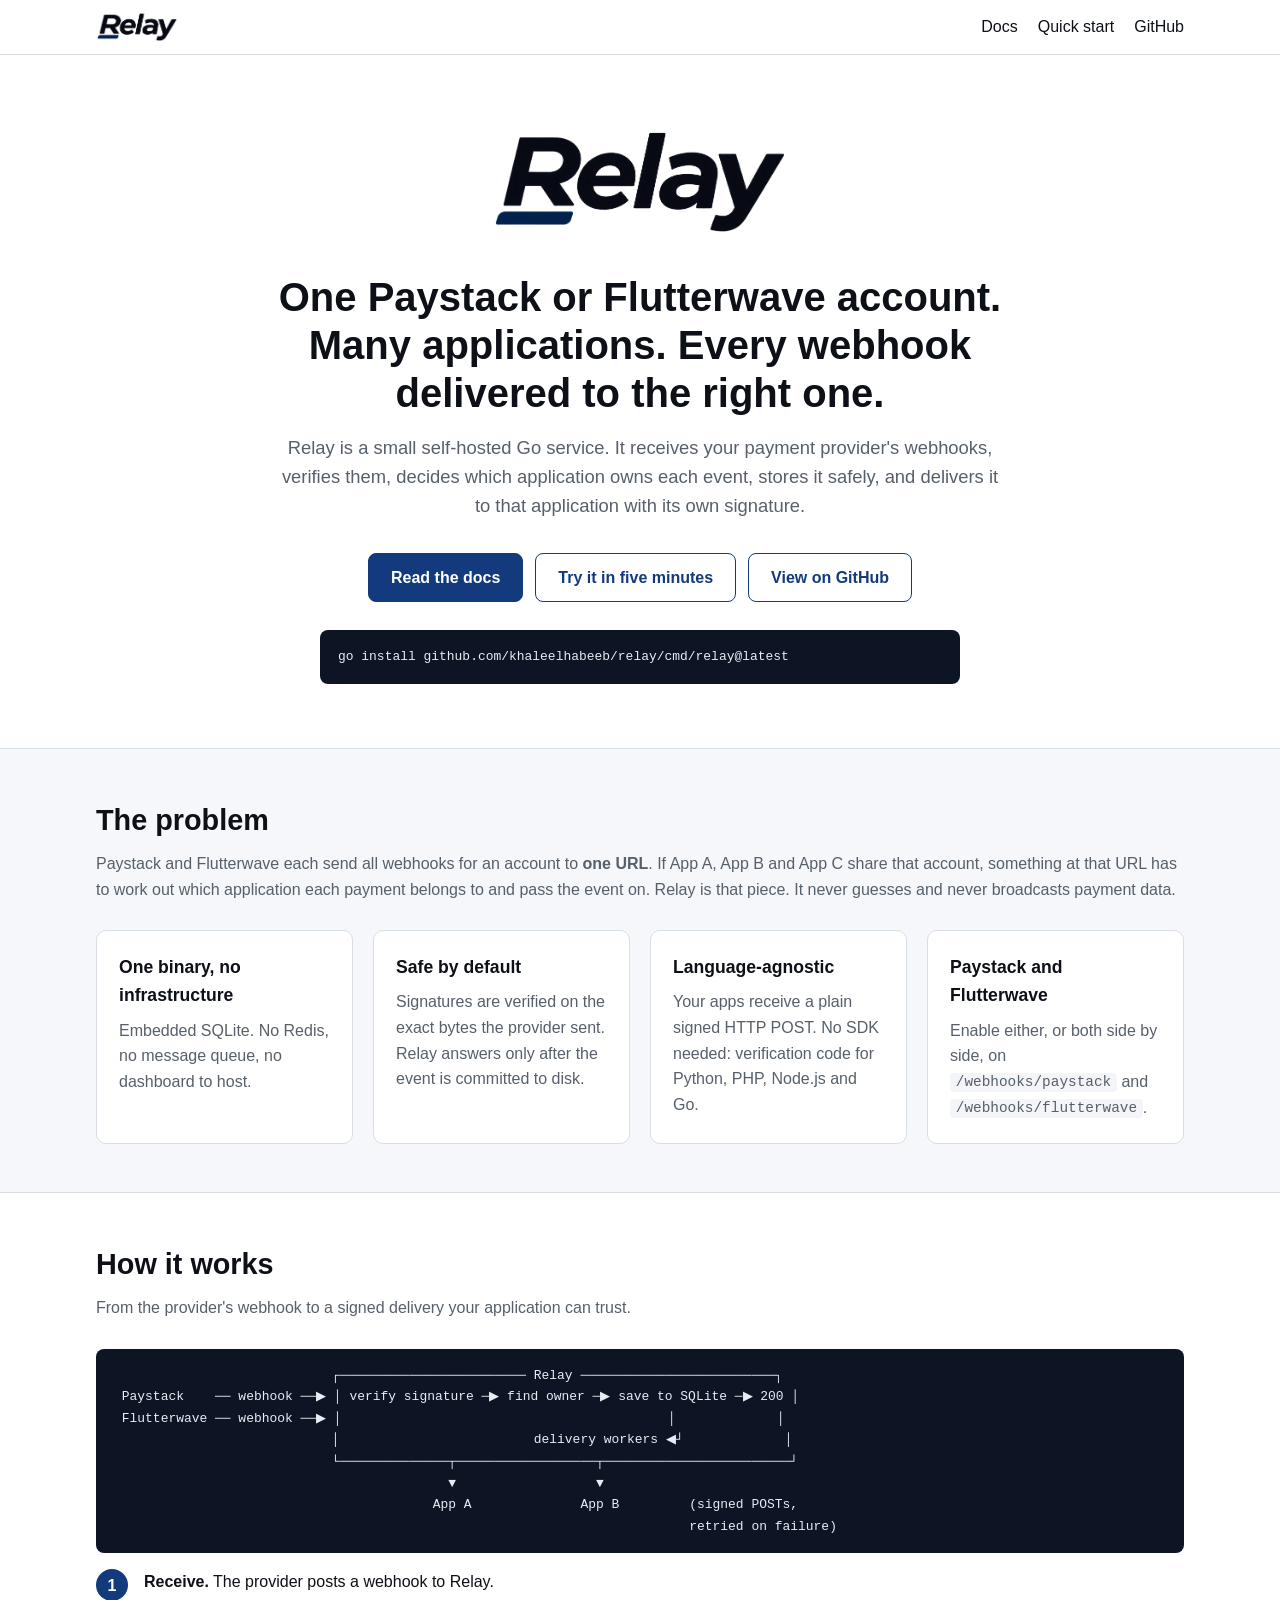
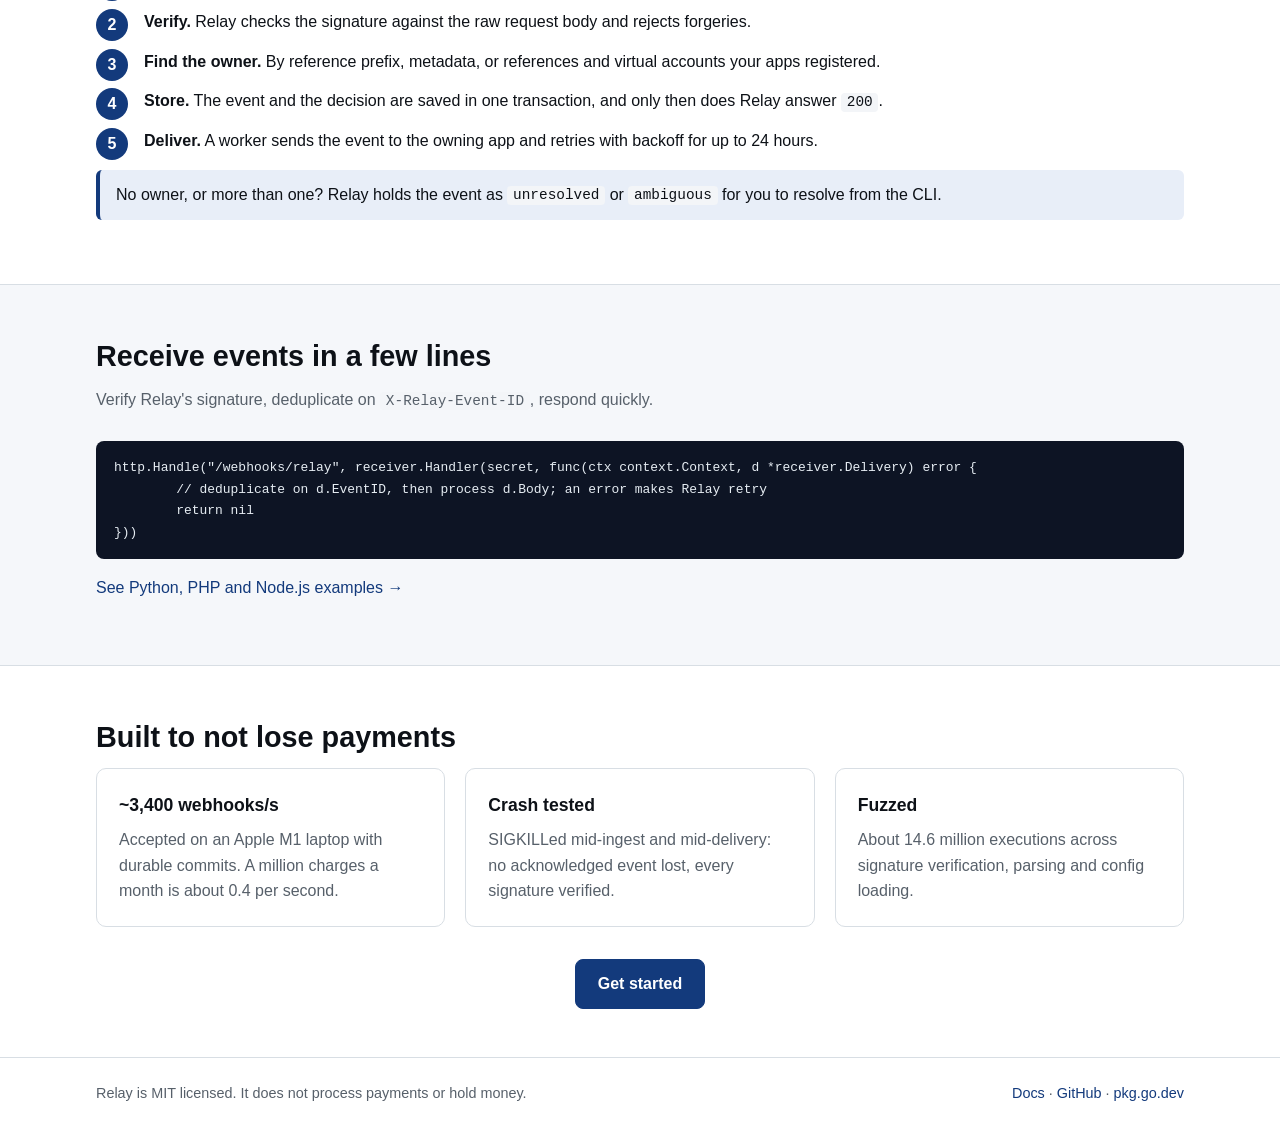
==== docs/index.html @ 95b1c2e9 "documentation site" ====
<!doctype html>
<html lang="en">
<head>
  <meta charset="utf-8">
  <meta name="viewport" content="width=device-width, initial-scale=1">
  <title>Relay — route Paystack and Flutterwave webhooks to many apps</title>
  <meta name="description" content="Relay is a small self-hosted Go service that receives Paystack and Flutterwave webhooks, works out which application owns each event, and delivers it there with its own signature.">
  <meta property="og:title" content="Relay">
  <meta property="og:description" content="One Paystack or Flutterwave account. Many applications. Every webhook delivered to the right one.">
  <meta property="og:image" content="assets/social-preview.png">
  <link rel="icon" href="assets/relay-logo.png">
  <link rel="stylesheet" href="style.css">
</head>
<body>

<header class="site-header">
  <div class="inner">
    <a class="logo" href="index.html" aria-label="Relay home">
      <picture>
        <source media="(prefers-color-scheme: dark)" srcset="assets/relay-logo-dark.png">
        <img src="assets/relay-logo.png" alt="Relay">
      </picture>
    </a>
    <nav>
      <a href="docs.html">Docs</a>
      <a href="docs.html#try-it-in-five-minutes">Quick start</a>
      <a href="https://github.com/khaleelhabeeb/relay">GitHub</a>
    </nav>
  </div>
</header>

<main>
  <section class="hero">
    <picture>
      <source media="(prefers-color-scheme: dark)" srcset="assets/relay-logo-dark.png">
      <img class="hero-logo" src="assets/relay-logo.png" alt="Relay">
    </picture>
    <h1>One Paystack or Flutterwave account. Many applications. Every webhook delivered to the right one.</h1>
    <p>Relay is a small self-hosted Go service. It receives your payment provider's webhooks, verifies them,
      decides which application owns each event, stores it safely, and delivers it to that application with
      its own signature.</p>
    <div class="buttons">
      <a class="btn btn-primary" href="docs.html">Read the docs</a>
      <a class="btn btn-secondary" href="docs.html#try-it-in-five-minutes">Try it in five minutes</a>
      <a class="btn btn-secondary" href="https://github.com/khaleelhabeeb/relay">View on GitHub</a>
    </div>
    <div class="install-line">
      <pre><code>go install github.com/khaleelhabeeb/relay/cmd/relay@latest</code></pre>
    </div>
  </section>

  <section class="band">
    <div class="section">
      <h2>The problem</h2>
      <p class="lead">Paystack and Flutterwave each send all webhooks for an account to <strong>one URL</strong>.
        If App A, App B and App C share that account, something at that URL has to work out which application
        each payment belongs to and pass the event on. Relay is that piece. It never guesses and never
        broadcasts payment data.</p>
      <div class="grid">
        <div class="card">
          <h3>One binary, no infrastructure</h3>
          <p>Embedded SQLite. No Redis, no message queue, no dashboard to host.</p>
        </div>
        <div class="card">
          <h3>Safe by default</h3>
          <p>Signatures are verified on the exact bytes the provider sent. Relay answers only after the event
            is committed to disk.</p>
        </div>
        <div class="card">
          <h3>Language-agnostic</h3>
          <p>Your apps receive a plain signed HTTP POST. No SDK needed: verification code for Python, PHP,
            Node.js and Go.</p>
        </div>
        <div class="card">
          <h3>Paystack and Flutterwave</h3>
          <p>Enable either, or both side by side, on <code>/webhooks/paystack</code> and
            <code>/webhooks/flutterwave</code>.</p>
        </div>
      </div>
    </div>
  </section>

  <section class="section">
    <h2>How it works</h2>
    <p class="lead">From the provider's webhook to a signed delivery your application can trust.</p>
<pre><code>                            ┌──────────────────────── Relay ─────────────────────────┐
 Paystack    ── webhook ──▶ │ verify signature ─▶ find owner ─▶ save to SQLite ─▶ 200 │
 Flutterwave ── webhook ──▶ │                                          │             │
                            │                         delivery workers ◀┘             │
                            └──────────────┬──────────────────┬────────────────────────┘
                                           ▼                  ▼
                                         App A              App B         (signed POSTs,
                                                                          retried on failure)</code></pre>
    <ol class="steps">
      <li><strong>Receive.</strong> The provider posts a webhook to Relay.</li>
      <li><strong>Verify.</strong> Relay checks the signature against the raw request body and rejects forgeries.</li>
      <li><strong>Find the owner.</strong> By reference prefix, metadata, or references and virtual accounts your apps registered.</li>
      <li><strong>Store.</strong> The event and the decision are saved in one transaction, and only then does Relay answer <code>200</code>.</li>
      <li><strong>Deliver.</strong> A worker sends the event to the owning app and retries with backoff for up to 24 hours.</li>
    </ol>
    <div class="note">No owner, or more than one? Relay holds the event as <code>unresolved</code> or
      <code>ambiguous</code> for you to resolve from the CLI.</div>
  </section>

  <section class="band">
    <div class="section">
      <h2>Receive events in a few lines</h2>
      <p class="lead">Verify Relay's signature, deduplicate on <code>X-Relay-Event-ID</code>, respond quickly.</p>
<pre><code>http.Handle("/webhooks/relay", receiver.Handler(secret, func(ctx context.Context, d *receiver.Delivery) error {
	// deduplicate on d.EventID, then process d.Body; an error makes Relay retry
	return nil
}))</code></pre>
      <p><a href="docs.html#verifying-the-signature">See Python, PHP and Node.js examples →</a></p>
    </div>
  </section>

  <section class="section">
    <h2>Built to not lose payments</h2>
    <div class="grid">
      <div class="card">
        <h3>~3,400 webhooks/s</h3>
        <p>Accepted on an Apple M1 laptop with durable commits. A million charges a month is about 0.4 per second.</p>
      </div>
      <div class="card">
        <h3>Crash tested</h3>
        <p>SIGKILLed mid-ingest and mid-delivery: no acknowledged event lost, every signature verified.</p>
      </div>
      <div class="card">
        <h3>Fuzzed</h3>
        <p>About 14.6 million executions across signature verification, parsing and config loading.</p>
      </div>
    </div>
    <div class="buttons">
      <a class="btn btn-primary" href="docs.html">Get started</a>
    </div>
  </section>
</main>

<footer>
  <div class="inner">
    <span>Relay is MIT licensed. It does not process payments or hold money.</span>
    <span><a href="docs.html">Docs</a> · <a href="https://github.com/khaleelhabeeb/relay">GitHub</a> · <a href="https://pkg.go.dev/github.com/khaleelhabeeb/relay">pkg.go.dev</a></span>
  </div>
</footer>

</body>
</html>
---- docs/style.css ----
:root {
  --bg: #ffffff;
  --bg-soft: #f5f7fa;
  --text: #0d1117;
  --muted: #57606a;
  --border: #d8dee4;
  --accent: #133a7c;
  --accent-soft: #e8eef8;
  --code-bg: #f3f5f8;
  --pre-bg: #0d1424;
  --pre-text: #e6edf3;
  --max: 1120px;
  font-family: -apple-system, BlinkMacSystemFont, "Segoe UI", Inter, Roboto, Helvetica, Arial, sans-serif;
}

@media (prefers-color-scheme: dark) {
  :root {
    --bg: #0d1117;
    --bg-soft: #151b24;
    --text: #e6edf3;
    --muted: #9aa5b1;
    --border: #2a323d;
    --accent: #7aa7ff;
    --accent-soft: #17233a;
    --code-bg: #1b222d;
    --pre-bg: #0a0f18;
    --pre-text: #e6edf3;
  }
}

* { box-sizing: border-box; }
html { scroll-behavior: smooth; scroll-padding-top: 80px; }
body { margin: 0; background: var(--bg); color: var(--text); line-height: 1.6; font-size: 16px; }
a { color: var(--accent); text-decoration: none; }
a:hover { text-decoration: underline; }
img { max-width: 100%; height: auto; }

code, pre { font-family: ui-monospace, SFMono-Regular, Menlo, Consolas, monospace; font-size: 0.9em; }
:not(pre) > code { background: var(--code-bg); padding: 0.1em 0.4em; border-radius: 4px; overflow-wrap: anywhere; }
pre {
  background: var(--pre-bg); color: var(--pre-text); padding: 16px 18px; border-radius: 8px;
  overflow-x: auto; line-height: 1.5; margin: 16px 0;
}
pre code { background: none; padding: 0; }

table { border-collapse: collapse; width: 100%; margin: 16px 0; font-size: 0.95em; display: block; overflow-x: auto; }
th, td { border: 1px solid var(--border); padding: 8px 12px; text-align: left; vertical-align: top; }
th { background: var(--bg-soft); }

details { border: 1px solid var(--border); border-radius: 8px; padding: 10px 14px; margin: 12px 0; }
details summary { cursor: pointer; font-weight: 600; }
details[open] summary { margin-bottom: 8px; }

/* Header */
.site-header {
  position: sticky; top: 0; z-index: 10; background: var(--bg);
  border-bottom: 1px solid var(--border);
}
.site-header .inner {
  max-width: var(--max); margin: 0 auto; padding: 12px 16px;
  display: flex; align-items: center; justify-content: space-between; gap: 16px;
}
.site-header nav { display: flex; gap: 20px; flex-wrap: wrap; }
.site-header nav a { color: var(--text); font-weight: 500; }
.logo { display: block; height: 30px; }
.logo img { height: 30px; width: auto; }

/* Landing */
.hero { max-width: var(--max); margin: 0 auto; padding: 72px 16px 48px; text-align: center; }
.hero .hero-logo { width: 300px; max-width: 70%; }
.hero h1 { font-size: clamp(1.6rem, 4vw, 2.5rem); line-height: 1.2; margin: 28px auto 16px; max-width: 820px; }
.hero p { color: var(--muted); font-size: 1.15rem; max-width: 720px; margin: 0 auto; }
.buttons { display: flex; gap: 12px; justify-content: center; flex-wrap: wrap; margin-top: 32px; }
.btn {
  display: inline-block; padding: 11px 22px; border-radius: 8px; font-weight: 600;
  border: 1px solid var(--accent);
}
.btn:hover { text-decoration: none; opacity: 0.9; }
.btn-primary { background: var(--accent); color: var(--bg); }
.btn-secondary { color: var(--accent); }
.install-line { max-width: 640px; margin: 28px auto 0; text-align: left; }

.section { max-width: var(--max); margin: 0 auto; padding: 48px 16px; }
.section h2 { font-size: 1.8rem; margin: 0 0 8px; }
.section .lead { color: var(--muted); margin: 0 0 28px; }
.band { background: var(--bg-soft); border-top: 1px solid var(--border); border-bottom: 1px solid var(--border); }

.grid { display: grid; grid-template-columns: repeat(auto-fit, minmax(240px, 1fr)); gap: 20px; }
.card { background: var(--bg); border: 1px solid var(--border); border-radius: 10px; padding: 22px; }
.card h3 { margin: 0 0 8px; font-size: 1.1rem; }
.card p { margin: 0; color: var(--muted); }

.steps { counter-reset: step; list-style: none; padding: 0; display: grid; gap: 14px; }
.steps li { counter-increment: step; position: relative; padding-left: 48px; }
.steps li::before {
  content: counter(step); position: absolute; left: 0; top: 0; width: 32px; height: 32px;
  border-radius: 50%; background: var(--accent); color: var(--bg);
  display: flex; align-items: center; justify-content: center; font-weight: 700;
}

.note { background: var(--accent-soft); border-left: 4px solid var(--accent); padding: 12px 16px; border-radius: 6px; margin: 16px 0; }

/* Docs layout */
.docs { max-width: var(--max); margin: 0 auto; padding: 0 16px; display: grid; grid-template-columns: 240px 1fr; gap: 48px; }
.sidebar { position: sticky; top: 70px; align-self: start; max-height: calc(100vh - 80px); overflow-y: auto; padding: 32px 0; }
.sidebar h4 { margin: 0 0 8px; font-size: 0.8rem; text-transform: uppercase; letter-spacing: 0.06em; color: var(--muted); }
.sidebar ul { list-style: none; padding: 0; margin: 0 0 20px; }
.sidebar li a { display: block; padding: 4px 0; color: var(--text); font-size: 0.95rem; }
.sidebar li a:hover { color: var(--accent); }
.content { min-width: 0; padding: 32px 0 80px; }
.content h1 { font-size: 2.2rem; margin: 0 0 8px; }
.content h2 { font-size: 1.6rem; margin: 56px 0 12px; padding-top: 8px; border-top: 1px solid var(--border); }
.content h3 { font-size: 1.2rem; margin: 32px 0 8px; }

footer { border-top: 1px solid var(--border); color: var(--muted); font-size: 0.9rem; }
footer .inner { max-width: var(--max); margin: 0 auto; padding: 24px 16px; display: flex; justify-content: space-between; flex-wrap: wrap; gap: 12px; }

@media (max-width: 860px) {
  .docs { grid-template-columns: 1fr; gap: 0; }
  .sidebar { position: static; max-height: none; padding: 24px 0 0; border-bottom: 1px solid var(--border); }
  .sidebar ul { columns: 2; }
  .site-header nav { gap: 14px; font-size: 0.95rem; }
}
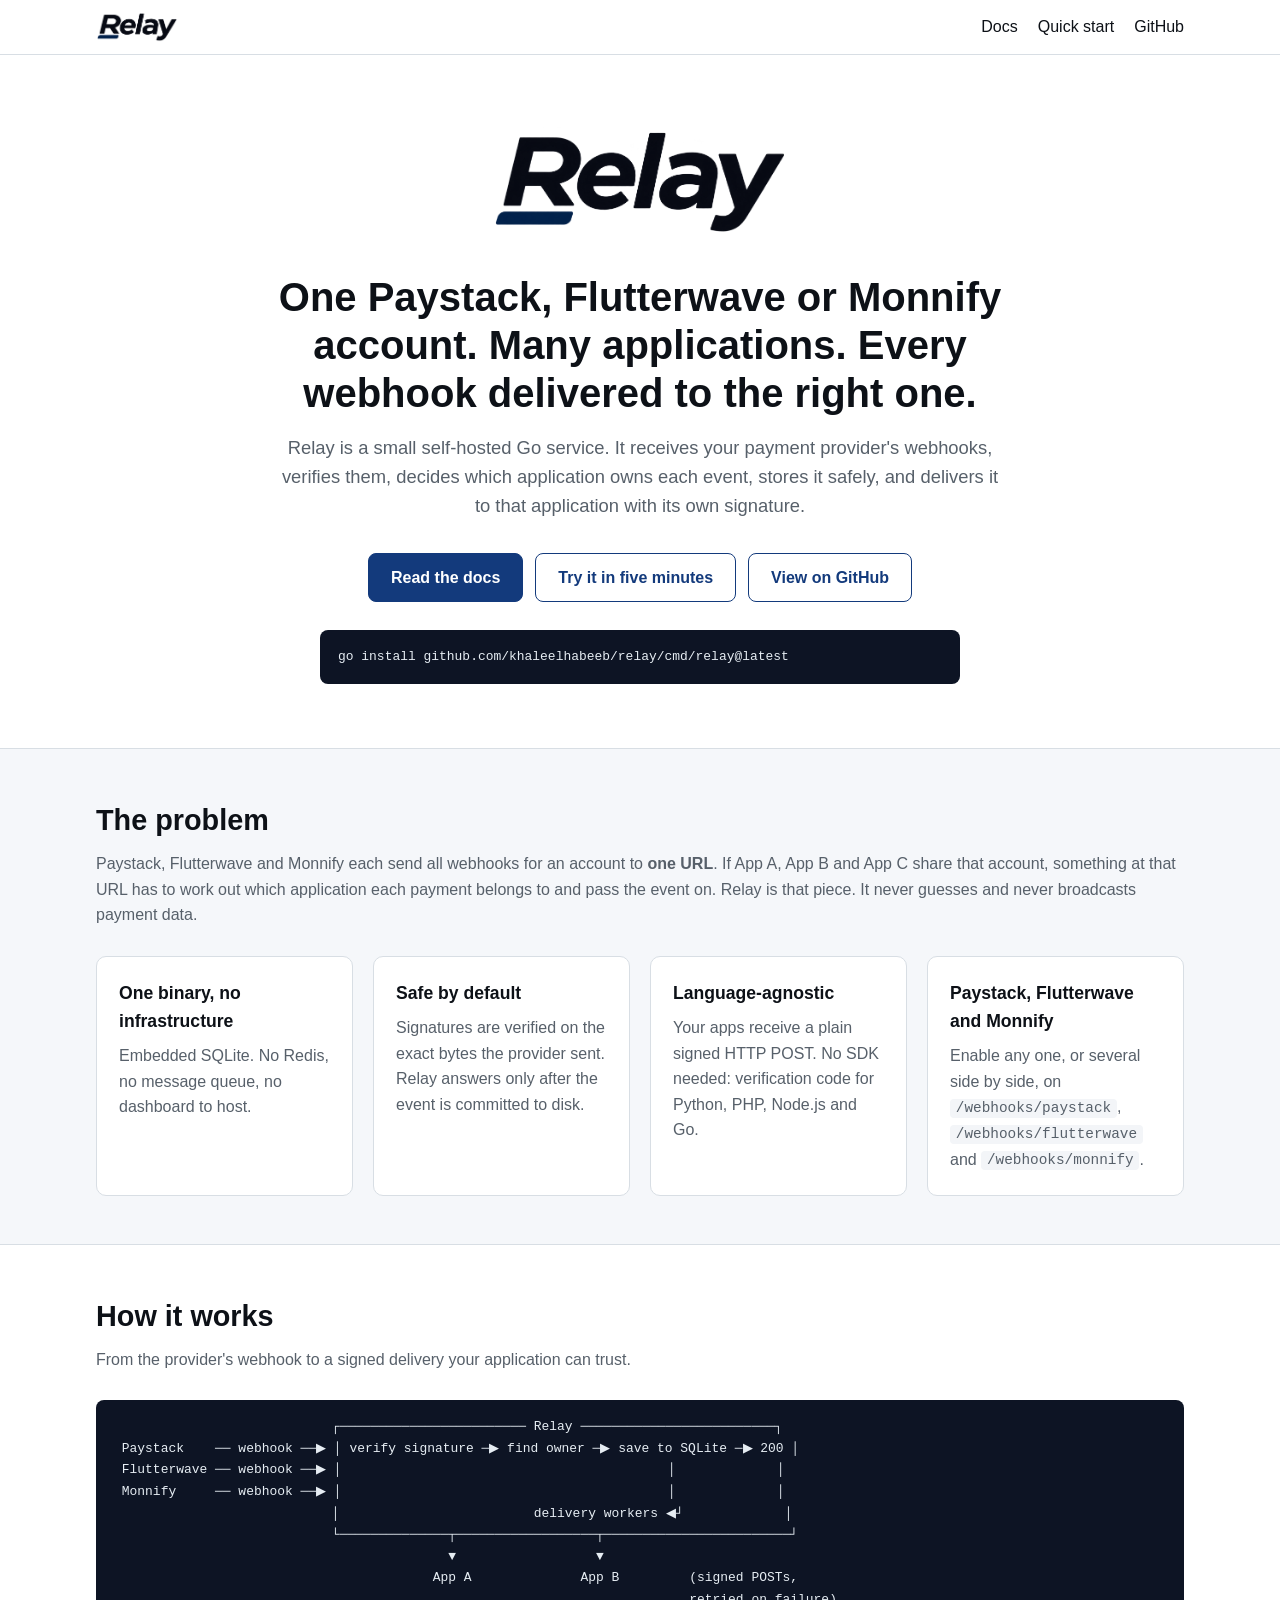
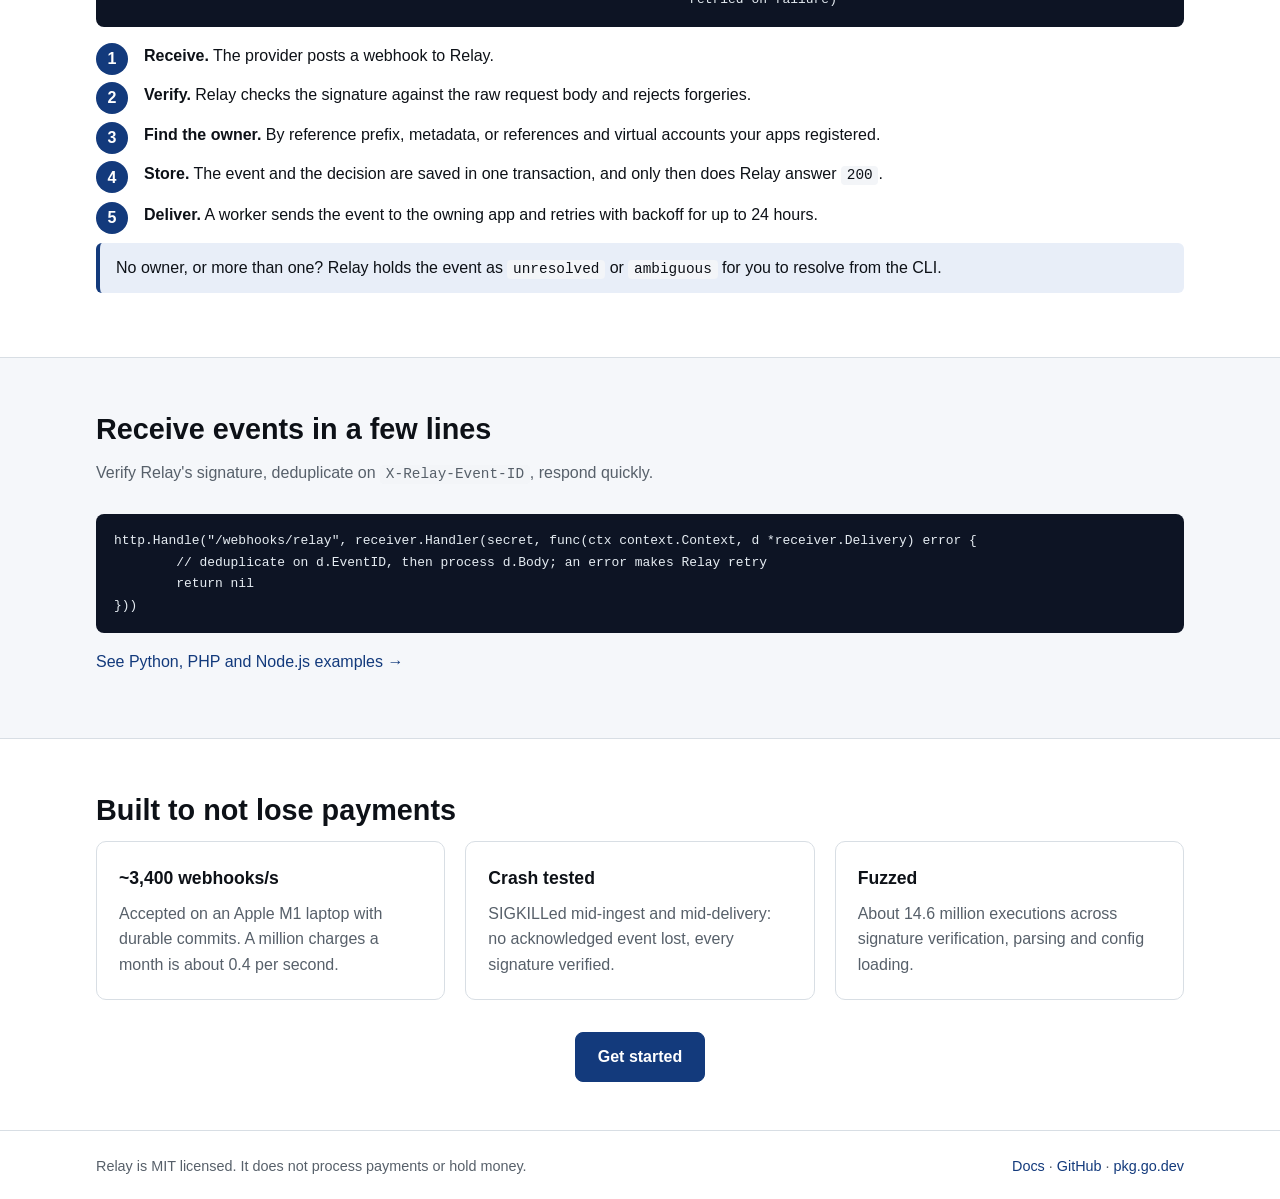
==== commit 3695f2a2: "Add Monnify webhook provider support Adds Monnify signature verification, event parsing, routing, re" ====
--- a/docs/index.html
+++ b/docs/index.html
@@ -3,10 +3,10 @@
 <head>
   <meta charset="utf-8">
   <meta name="viewport" content="width=device-width, initial-scale=1">
-  <title>Relay — route Paystack and Flutterwave webhooks to many apps</title>
-  <meta name="description" content="Relay is a small self-hosted Go service that receives Paystack and Flutterwave webhooks, works out which application owns each event, and delivers it there with its own signature.">
+  <title>Relay — route Paystack, Flutterwave and Monnify webhooks to many apps</title>
+  <meta name="description" content="Relay is a small self-hosted Go service that receives Paystack, Flutterwave and Monnify webhooks, works out which application owns each event, and delivers it there with its own signature.">
   <meta property="og:title" content="Relay">
-  <meta property="og:description" content="One Paystack or Flutterwave account. Many applications. Every webhook delivered to the right one.">
+  <meta property="og:description" content="One Paystack, Flutterwave or Monnify account. Many applications. Every webhook delivered to the right one.">
   <meta property="og:image" content="assets/social-preview.png">
   <link rel="icon" href="assets/relay-logo.png">
   <link rel="stylesheet" href="style.css">
@@ -35,7 +35,7 @@
       <source media="(prefers-color-scheme: dark)" srcset="assets/relay-logo-dark.png">
       <img class="hero-logo" src="assets/relay-logo.png" alt="Relay">
     </picture>
-    <h1>One Paystack or Flutterwave account. Many applications. Every webhook delivered to the right one.</h1>
+    <h1>One Paystack, Flutterwave or Monnify account. Many applications. Every webhook delivered to the right one.</h1>
     <p>Relay is a small self-hosted Go service. It receives your payment provider's webhooks, verifies them,
       decides which application owns each event, stores it safely, and delivers it to that application with
       its own signature.</p>
@@ -52,7 +52,7 @@
   <section class="band">
     <div class="section">
       <h2>The problem</h2>
-      <p class="lead">Paystack and Flutterwave each send all webhooks for an account to <strong>one URL</strong>.
+      <p class="lead">Paystack, Flutterwave and Monnify each send all webhooks for an account to <strong>one URL</strong>.
         If App A, App B and App C share that account, something at that URL has to work out which application
         each payment belongs to and pass the event on. Relay is that piece. It never guesses and never
         broadcasts payment data.</p>
@@ -72,9 +72,9 @@
             Node.js and Go.</p>
         </div>
         <div class="card">
-          <h3>Paystack and Flutterwave</h3>
-          <p>Enable either, or both side by side, on <code>/webhooks/paystack</code> and
-            <code>/webhooks/flutterwave</code>.</p>
+          <h3>Paystack, Flutterwave and Monnify</h3>
+          <p>Enable any one, or several side by side, on <code>/webhooks/paystack</code>,
+            <code>/webhooks/flutterwave</code> and <code>/webhooks/monnify</code>.</p>
         </div>
       </div>
     </div>
@@ -86,6 +86,7 @@
 <pre><code>                            ┌──────────────────────── Relay ─────────────────────────┐
  Paystack    ── webhook ──▶ │ verify signature ─▶ find owner ─▶ save to SQLite ─▶ 200 │
  Flutterwave ── webhook ──▶ │                                          │             │
+ Monnify     ── webhook ──▶ │                                          │             │
                             │                         delivery workers ◀┘             │
                             └──────────────┬──────────────────┬────────────────────────┘
                                            ▼                  ▼
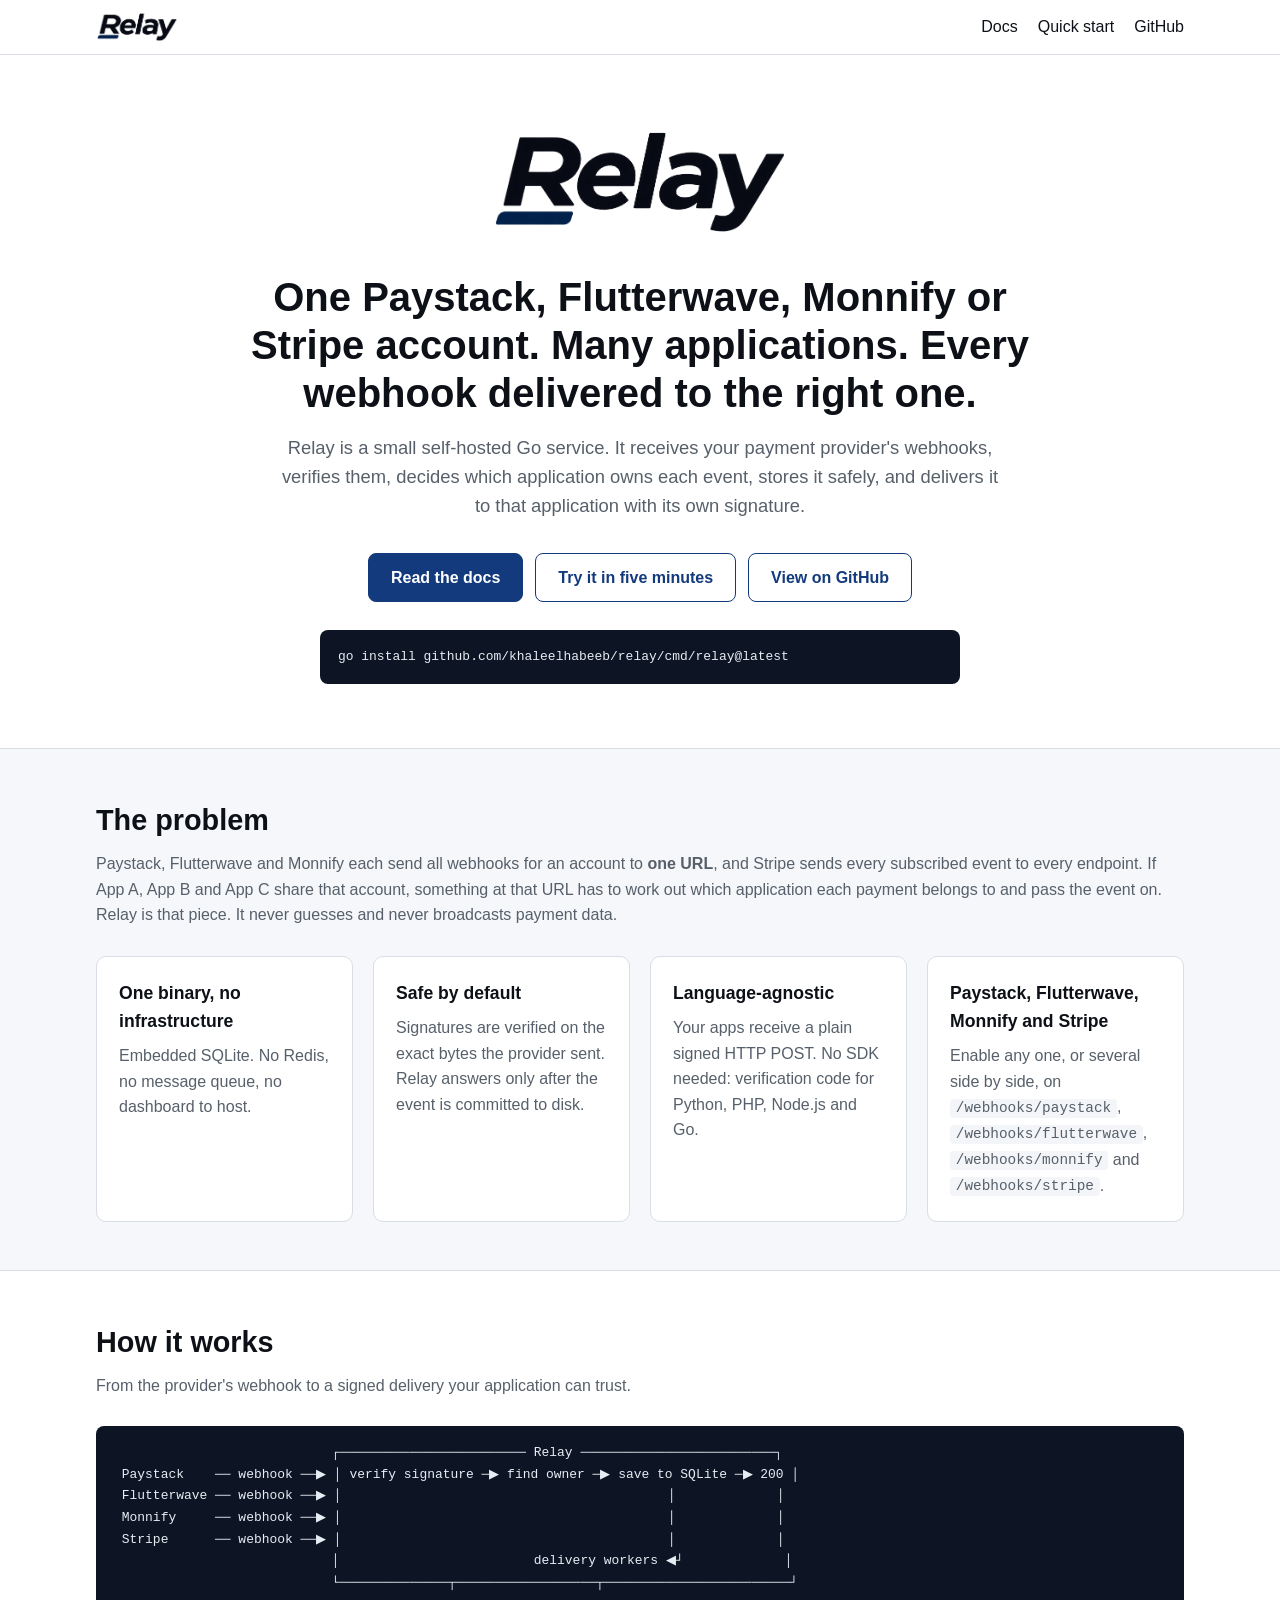
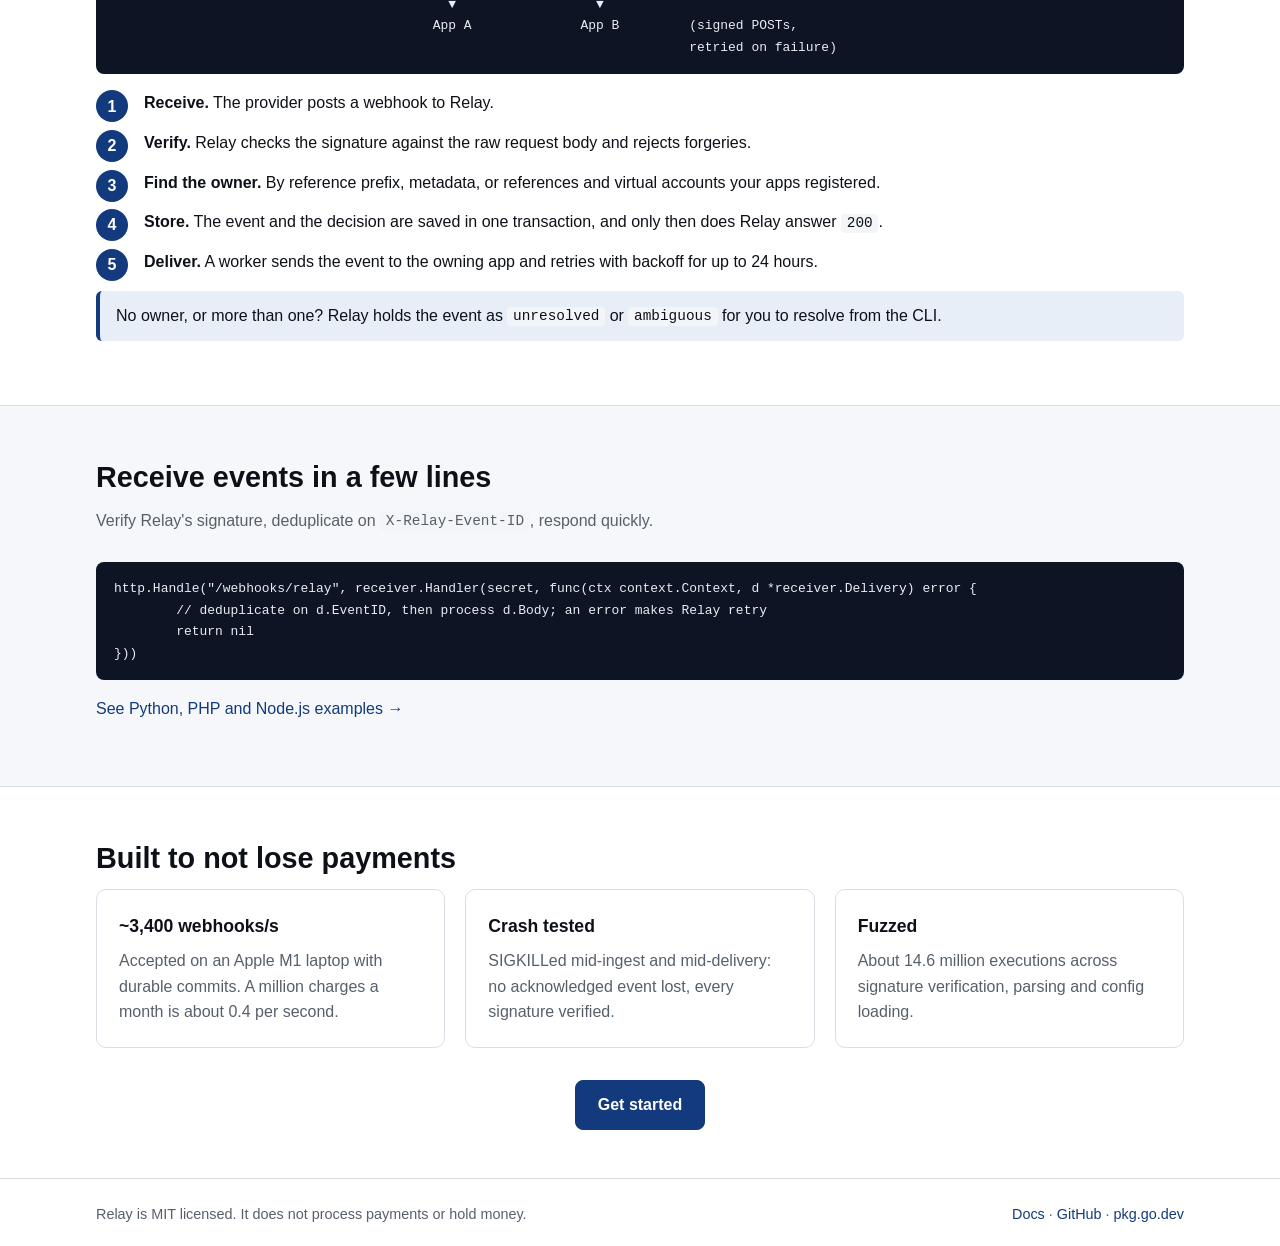
==== commit bbd3c7ba: "Add Stripe webhook provider Adds Stripe signature verification, event parsing, routing, deduplicatio" ====
--- a/docs/index.html
+++ b/docs/index.html
@@ -3,10 +3,10 @@
 <head>
   <meta charset="utf-8">
   <meta name="viewport" content="width=device-width, initial-scale=1">
-  <title>Relay — route Paystack, Flutterwave and Monnify webhooks to many apps</title>
-  <meta name="description" content="Relay is a small self-hosted Go service that receives Paystack, Flutterwave and Monnify webhooks, works out which application owns each event, and delivers it there with its own signature.">
+  <title>Relay — route Paystack, Flutterwave, Monnify and Stripe webhooks to many apps</title>
+  <meta name="description" content="Relay is a small self-hosted Go service that receives Paystack, Flutterwave, Monnify and Stripe webhooks, works out which application owns each event, and delivers it there with its own signature.">
   <meta property="og:title" content="Relay">
-  <meta property="og:description" content="One Paystack, Flutterwave or Monnify account. Many applications. Every webhook delivered to the right one.">
+  <meta property="og:description" content="One Paystack, Flutterwave, Monnify or Stripe account. Many applications. Every webhook delivered to the right one.">
   <meta property="og:image" content="assets/social-preview.png">
   <link rel="icon" href="assets/relay-logo.png">
   <link rel="stylesheet" href="style.css">
@@ -35,7 +35,7 @@
       <source media="(prefers-color-scheme: dark)" srcset="assets/relay-logo-dark.png">
       <img class="hero-logo" src="assets/relay-logo.png" alt="Relay">
     </picture>
-    <h1>One Paystack, Flutterwave or Monnify account. Many applications. Every webhook delivered to the right one.</h1>
+    <h1>One Paystack, Flutterwave, Monnify or Stripe account. Many applications. Every webhook delivered to the right one.</h1>
     <p>Relay is a small self-hosted Go service. It receives your payment provider's webhooks, verifies them,
       decides which application owns each event, stores it safely, and delivers it to that application with
       its own signature.</p>
@@ -52,8 +52,8 @@
   <section class="band">
     <div class="section">
       <h2>The problem</h2>
-      <p class="lead">Paystack, Flutterwave and Monnify each send all webhooks for an account to <strong>one URL</strong>.
-        If App A, App B and App C share that account, something at that URL has to work out which application
+      <p class="lead">Paystack, Flutterwave and Monnify each send all webhooks for an account to <strong>one URL</strong>,
+        and Stripe sends every subscribed event to every endpoint. If App A, App B and App C share that account, something at that URL has to work out which application
         each payment belongs to and pass the event on. Relay is that piece. It never guesses and never
         broadcasts payment data.</p>
       <div class="grid">
@@ -72,9 +72,9 @@
             Node.js and Go.</p>
         </div>
         <div class="card">
-          <h3>Paystack, Flutterwave and Monnify</h3>
+          <h3>Paystack, Flutterwave, Monnify and Stripe</h3>
           <p>Enable any one, or several side by side, on <code>/webhooks/paystack</code>,
-            <code>/webhooks/flutterwave</code> and <code>/webhooks/monnify</code>.</p>
+            <code>/webhooks/flutterwave</code>, <code>/webhooks/monnify</code> and <code>/webhooks/stripe</code>.</p>
         </div>
       </div>
     </div>
@@ -87,6 +87,7 @@
  Paystack    ── webhook ──▶ │ verify signature ─▶ find owner ─▶ save to SQLite ─▶ 200 │
  Flutterwave ── webhook ──▶ │                                          │             │
  Monnify     ── webhook ──▶ │                                          │             │
+ Stripe      ── webhook ──▶ │                                          │             │
                             │                         delivery workers ◀┘             │
                             └──────────────┬──────────────────┬────────────────────────┘
                                            ▼                  ▼
